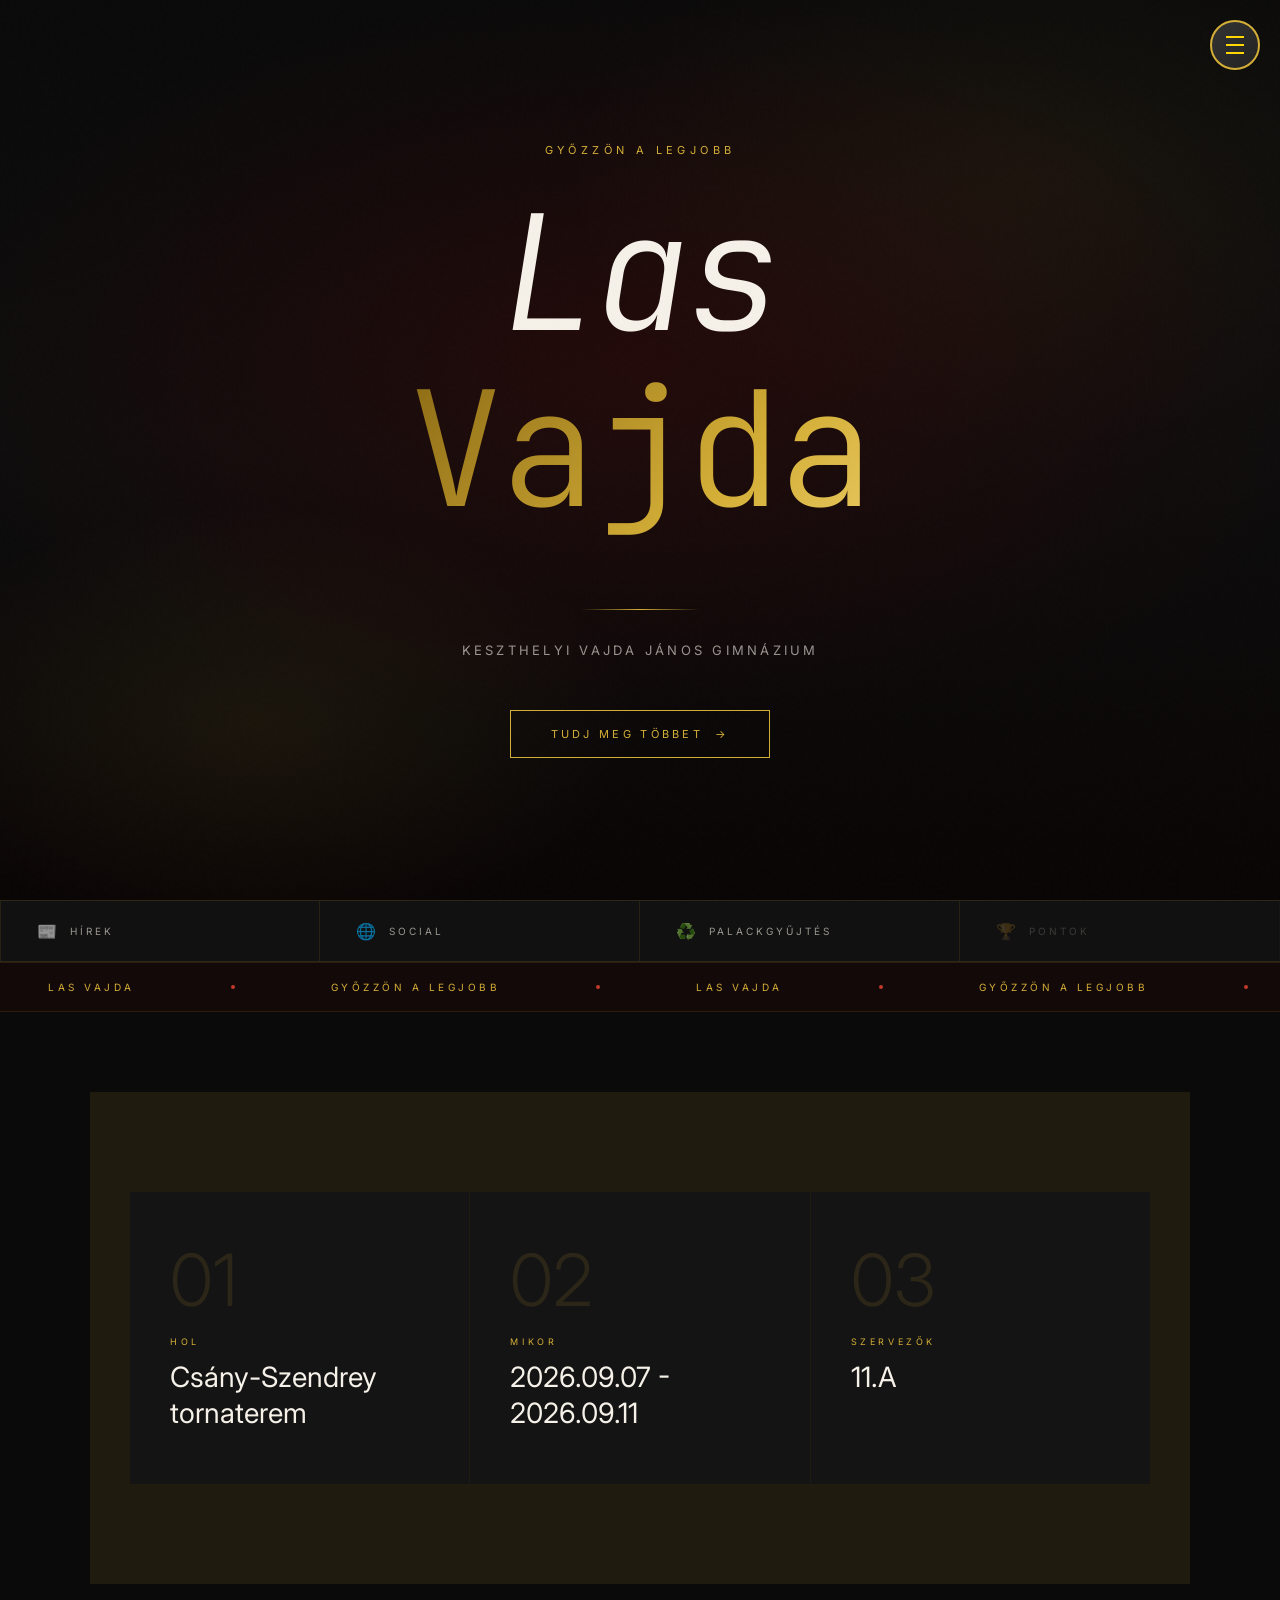
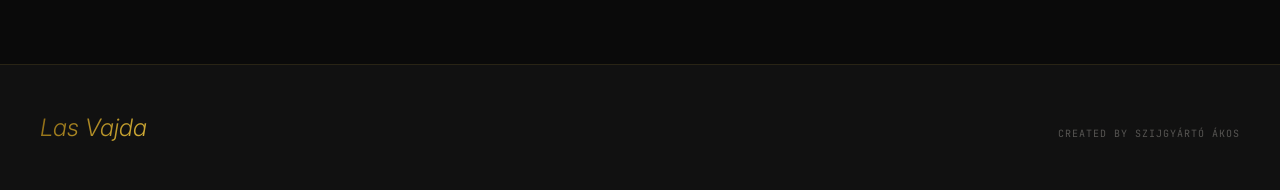
==== public/index.html @ 929f3b96 "Fixed menu and 404 bugs" ====
<!DOCTYPE html>
<html lang="hu">

<head>
    <meta charset="UTF-8">
    <meta name="viewport" content="width=device-width, initial-scale=1.0">
    <meta name="description" content="Keszthelyi Vajda János Gimnázium - Vajda-napok 2026">
    <meta property="og:title" content="Las Vajda">
    <meta property="og:description" content="Keszthelyi Vajda János Gimnázium - Vajda-napok 2026">
    <meta property="og:image" content="https://lasvajda.web.app/images/og-image.png">
    <meta property="og:image:width" content="1200">
    <meta property="og:image:height" content="630">
    <title>Las Vajda</title>

    <link rel="icon" type="image/png" href="/images/icons/favicon-96x96.png" sizes="96x96" />
    <link rel="icon" type="image/svg+xml" href="/images/icons/favicon.svg" />
    <link rel="shortcut icon" href="/images/icons/favicon.ico" />
    <link rel="apple-touch-icon" sizes="180x180" href="/images/icons/apple-touch-icon.png" />
    <meta name="apple-mobile-web-app-title" content="Las Vajda" />
    <link rel="manifest" href="/images/icons/site.webmanifest" />

    <link rel="preconnect" href="https://fonts.googleapis.com">
    <link rel="preconnect" href="https://fonts.gstatic.com" crossorigin>
    <link href="https://fonts.googleapis.com/css2?family=Inter:ital,opsz,wght@0,14..32,100..900;1,14..32,100..900&family=JetBrains+Mono:ital,wght@0,100..800;1,100..800&family=Podkova:wght@400..800&family=Texturina:ital,opsz,wght@0,12..72,100..900;1,12..72,100..900&display=swap" rel="stylesheet">
    <link rel="stylesheet" href="css/variables.css">
    <link rel="stylesheet" href="css/menu.css">
    <link rel="stylesheet" href="css/index.css">
</head>

<body>

    <input type="checkbox" id="active">
    <label for="active" class="menu-btn"><span></span></label>
    <label for="active" class="close"></label>
    <div class="wrapper">
        <div class="menu-bg"></div>
        <ul>
            <li><a href="/">Kezdőlap</a></li>
            <li><a href="pages/hirek.html">Hírek</a></li>
            <li><a href="pages/palackgyujtes.html">Palackgyűjtés</a></li>
            <li><a href="pages/pontok.html" class="disabled">Pontok</a></li>
        </ul>
    </div>

    <section class="hero">
        <div class="hero-bg"></div>

        <div class="hero-content">
            <p class="hero-eyebrow">Győzzön a legjobb</p>
            <h1 class="hero-title">
                <span class="las">Las</span>
                <span class="vajda">Vajda</span>
            </h1>
            <div class="hero-divider"></div>
            <p class="hero-subtitle">Keszthelyi Vajda János Gimnázium</p>
            <a href="#nav" class="hero-cta">
                <span>Tudj meg többet</span>
                <span>→</span>
            </a>
        </div>
    </section>

    <nav id="nav" class="nav-strip">
        <a href="pages/hirek.html">
            <span class="nav-icon">📰</span>
            <span>Hírek</span>
        </a>
        <a href="https://www.instagram.com/vajdanapok2026/">
            <span class="nav-icon">🌐</span>
            <span>Social</span>
        </a>
        <a href="pages/palackgyujtes.html">
            <span class="nav-icon">♻️</span>
            <span>Palackgyűjtés</span>
        </a>
        <a href="pages/pontok.html" class="disabled">
            <span class="nav-icon">🏆</span>
            <span>Pontok</span>
        </a>
    </nav>

    <div class="marquee-wrap">
        <div class="marquee-track">
            <div class="marquee-item">Las Vajda</div>
            <div class="marquee-dot"></div>
            <div class="marquee-item">Győzzön a legjobb</div>
            <div class="marquee-dot"></div>
            <div class="marquee-item">Las Vajda</div>
            <div class="marquee-dot"></div>
            <div class="marquee-item">Győzzön a legjobb</div>
            <div class="marquee-dot"></div>
            
            <!-- dupe for smoothness -->
            <div class="marquee-item">Las Vajda</div>
            <div class="marquee-dot"></div>
            <div class="marquee-item">Győzzön a legjobb</div>
            <div class="marquee-dot"></div>
            <div class="marquee-item">Las Vajda</div>
            <div class="marquee-dot"></div>
            <div class="marquee-item">Győzzön a legjobb</div>
            <div class="marquee-dot"></div>
        </div>
    </div>

    <!-- INFO CARDS -->
    <section style="background: var(--black); padding: 80px 40px;">
        <div class="info-section">
            <div class="info-card">
                <div class="info-number">01</div>
                <div class="info-label">Hol</div>
                <div class="info-value">Csány-Szendrey tornaterem</div>
            </div>
            <div class="info-card">
                <div class="info-number">02</div>
                <div class="info-label">Mikor</div>
                <div class="info-value">2026.09.07 - 2026.09.11</div>
            </div>
            <div class="info-card">
                <div class="info-number">03</div>
                <div class="info-label">Szervezők</div>
                <div class="info-value">11.A</div>
            </div>
        </div>
    </section>

    <footer>
        <div class="footer-logo">Las Vajda</div>
        <div style="font-family: 'JetBrains Mono', monospace; font-size: 10px; color: var(--white-dim); opacity: 0.5; margin-top: 12px; letter-spacing: 0.1em; text-transform: uppercase;">
            Created by Szijgyártó Ákos
        </div>
    </footer>

</body>
</html>
---- public/css/variables.css ----
:root {
    --gold: #d4af37;
    --gold-light: #f5d87a;
    --gold-dark: #8b6914;
    --crimson: #8b0000;
    --crimson-bright: #c0392b;
    --black: #0a0a0a;
    --black-mid: #111111;
    --black-card: #141414;
    --white: #f5f0e8;
    --white-dim: rgba(245, 240, 232, 0.6);
}
---- public/css/menu.css ----
.menu-bg {
    position: absolute;
    inset: 0;
    background:
        radial-gradient(ellipse 80% 60% at 50% 40%, rgba(139, 0, 0, 0.18) 0%, transparent 70%),
        radial-gradient(ellipse 50% 40% at 20% 80%, rgba(212, 175, 55, 0.08) 0%, transparent 60%),
        radial-gradient(ellipse 60% 50% at 80% 20%, rgba(212, 175, 55, 0.06) 0%, transparent 60%),
        linear-gradient(180deg, #0a0a0a 0%, #0d0d0d 50%, #0a0505 100%);
    animation: bgPulse 8s ease-in-out infinite alternate;
}

.wrapper {
    position: fixed;
    top: 0;
    right: -100%;
    height: 100%;
    width: 100%;
    background: var(--black);
    transition: right 0.6s ease-in-out;
    z-index: 999;
    pointer-events: none;
}

#active:checked~.wrapper {
    right: 0;
    pointer-events: auto;
}

.menu-btn {
    position: fixed;
    z-index: 1001;
    right: 20px;
    top: 20px;
    height: 50px;
    width: 50px;
    text-align: center;
    line-height: 50px;
    border-radius: 50%;
    font-size: 20px;
    cursor: pointer;
    background: linear-gradient(-45deg, #222, #333);
    border: 2px solid #d4af37;
    transition: all 0.3s ease-in-out;
}

.menu-btn span,
.menu-btn:before,
.menu-btn:after {
    content: "";
    position: absolute;
    top: calc(50% - 1px);
    left: 30%;
    width: 40%;
    border-bottom: 2px solid #ffd700;
    transition: transform .6s cubic-bezier(0.215, 0.61, 0.355, 1);
}

.menu-btn:before {
    transform: translateY(-8px);
}

.menu-btn:after {
    transform: translateY(8px);
}


.close {
    z-index: 1;
    width: 100%;
    height: 100%;
    pointer-events: none;
    transition: background .6s;
}

/* closing animation */
#active:checked+.menu-btn span {
    transform: scaleX(0);
}

#active:checked+.menu-btn:before {
    transform: rotate(45deg);
    border-color: #fff;
}

#active:checked+.menu-btn:after {
    transform: rotate(-45deg);
    border-color: #fff;
}

.wrapper ul {
    position: absolute;
    top: 65%;
    left: 40%;
    height: 90%;
    transform: translate(-50%, -50%);
    list-style: none;
    text-align: center;
}

.wrapper ul li {
    height: 10%;
    margin: 15px 0;
}

.wrapper ul li a {
    text-decoration: none;
    font-size: 30px;
    font-weight: 500;
    padding: 5px 30px;
    color: var(--white);
    border-radius: 50px;
    position: absolute;
    line-height: 50px;
    margin: 5px 30px;
    opacity: 0;
    transition: all 0.3s ease;
    transition: transform .6s cubic-bezier(0.215, 0.61, 0.355, 1);
}

.wrapper ul li a:after {
    position: absolute;
    content: "";
    background: #fff;
    box-shadow: 0 0 15px #ffd700, 0 0 30px #b22222;
    width: 100%;
    height: 100%;
    left: 0;
    top: 0;
    border-radius: 50px;
    transform: scaleY(0);
    z-index: -1;
    transition: transform 0.3s ease;
}

.wrapper ul li a:hover:after {
    transform: scaleY(1);
}

.wrapper ul li a:hover {
    color: #ffcc00;
}

input[type="checkbox"] {
    display: none;
}


#active:checked~.wrapper ul li a {
    opacity: 1;
}

.wrapper ul li a {
    transition: opacity 1.2s, transform 1.2s cubic-bezier(0.215, 0.61, 0.355, 1);
    transform: translateX(100px);
}

#active:checked~.wrapper ul li a {
    transform: none;
    transition-timing-function: ease, cubic-bezier(.1, 1.3, .3, 1);
    transition-delay: .6s;
    transform: translateX(-100px);
}

#active:checked ~ .wrapper ul li a.disabled {
    opacity: 0.2;
    transition: opacity 0.5s ease .6s, transform 1.2s cubic-bezier(.1, 1.3, .3, 1) .6s;
    pointer-events: none;
}
---- public/css/index.css ----
* {
    margin: 0;
    padding: 0;
    box-sizing: border-box;
}

html {
    scroll-behavior: smooth;
}

body {
    background: var(--black);
    color: var(--white);
    font-family: 'Inter', sans-serif;
    overflow-x: hidden;
    cursor: default;
}

/* ── NOISE OVERLAY ── */
body::before {
    content: '';
    position: fixed;
    inset: 0;
    background-image: url("data:image/svg+xml,%3Csvg viewBox='0 0 256 256' xmlns='http://www.w3.org/2000/svg'%3E%3Cfilter id='noise'%3E%3CfeTurbulence type='fractalNoise' baseFrequency='0.9' numOctaves='4' stitchTiles='stitch'/%3E%3C/filter%3E%3Crect width='100%25' height='100%25' filter='url(%23noise)' opacity='0.04'/%3E%3C/svg%3E");
    pointer-events: none;
    z-index: 9999;
    opacity: 0.35;
}

/* ── HERO ── */
.hero {
    position: relative;
    height: 100vh;
    min-height: 600px;
    display: flex;
    flex-direction: column;
    align-items: center;
    justify-content: center;
    overflow: hidden;
}

/* animated radial background */
.hero-bg {
    position: absolute;
    inset: 0;
    background:
        radial-gradient(ellipse 80% 60% at 50% 40%, rgba(139, 0, 0, 0.18) 0%, transparent 70%),
        radial-gradient(ellipse 50% 40% at 20% 80%, rgba(212, 175, 55, 0.08) 0%, transparent 60%),
        radial-gradient(ellipse 60% 50% at 80% 20%, rgba(212, 175, 55, 0.06) 0%, transparent 60%),
        linear-gradient(180deg, #0a0a0a 0%, #0d0d0d 50%, #0a0505 100%);
    animation: bgPulse 8s ease-in-out infinite alternate;
}

@keyframes bgPulse {
    0% {
        opacity: 1;
    }

    100% {
        opacity: 0.85;
    }
}

/* ── HERO CONTENT ── */
.hero-content {
    position: relative;
    z-index: 10;
    text-align: center;
    padding: 0 20px;
}

.hero-eyebrow {
    font-family: "Inter", sans-serif;
    font-size: 11px;
    letter-spacing: 0.4em;
    color: var(--gold);
    text-transform: uppercase;
    opacity: 0;
    animation: fadeUp 1s ease forwards 0.3s;
    margin-bottom: 28px;
}

.hero-title {
    font-family: "JetBrains Mono", sans-serif;
    font-size: clamp(72px, 14vw, 160px);
    font-weight: 300;
    line-height: 1.1;
    letter-spacing: -0.02em;
    opacity: 0;
    animation: fadeUp 1.2s ease forwards 0.6s;
    padding-bottom: 0.15em;
    margin-bottom: 0;
}

.hero-title .las {
    display: block;
    color: var(--white);
    font-style: italic;
}

.hero-title .vajda {
    display: block;
    background: linear-gradient(135deg, var(--gold-dark) 0%, var(--gold) 40%, var(--gold-light) 70%, var(--gold) 100%);
    -webkit-background-clip: text;
    -webkit-text-fill-color: transparent;
    background-clip: text;
    animation: shimmer 4s ease-in-out infinite 2s;
    background-size: 200% 100%;
}

@keyframes shimmer {

    0%,
    100% {
        background-position: 0% 50%;
    }

    50% {
        background-position: 100% 50%;
    }
}

.hero-divider {
    width: 120px;
    height: 1px;
    background: linear-gradient(90deg, transparent, var(--gold), transparent);
    margin: 48px auto 32px auto;
    opacity: 0;
    animation: fadeUp 1s ease forwards 1s;
}

.hero-subtitle {
    font-family: "Inter", sans-serif;
    font-size: clamp(11px, 1.5vw, 13px);
    letter-spacing: 0.25em;
    color: var(--white-dim);
    text-transform: uppercase;
    opacity: 0;
    animation: fadeUp 1s ease forwards 1.2s;
    margin-bottom: 52px;
}

.hero-cta {
    display: inline-flex;
    align-items: center;
    gap: 12px;
    padding: 16px 40px;
    border: 1px solid var(--gold);
    color: var(--gold);
    font-family: "Inter", sans-serif;
    font-size: 11px;
    letter-spacing: 0.3em;
    text-transform: uppercase;
    text-decoration: none;
    position: relative;
    overflow: hidden;
    transition: color 0.4s ease;
    opacity: 0;
    animation: fadeUp 1s ease forwards 1.5s;
}

.hero-cta::before {
    content: '';
    position: absolute;
    inset: 0;
    background: var(--gold);
    transform: scaleX(0);
    transform-origin: left;
    transition: transform 0.4s ease;
}

.hero-cta:hover::before {
    transform: scaleX(1);
}

.hero-cta:hover {
    color: var(--black);
}

.hero-cta span {
    position: relative;
    z-index: 1;
}

@keyframes fadeUp {
    from {
        opacity: 0;
        transform: translateY(20px);
    }

    to {
        opacity: 1;
        transform: translateY(0);
    }
}

/* ── NAV SECTIONS ── */
.nav-strip {
    background: var(--black-mid);
    border-top: 1px solid rgba(212, 175, 55, 0.15);
    border-bottom: 1px solid rgba(212, 175, 55, 0.15);
    padding: 0;
    display: flex;
    justify-content: center;
    flex-wrap: wrap; 
    overflow: hidden;
}

.nav-strip a {
    display: flex;
    align-items: center;
    justify-content: flex-start;
    gap: 10px;
    padding: 20px 36px;
    color: var(--white-dim);
    text-decoration: none;
    font-size: 10px;
    letter-spacing: 0.3em;
    text-transform: uppercase;
    border-right: 1px solid rgba(212, 175, 55, 0.1);
    transition: all 0.3s ease;
    position: relative;
    flex: 1 0 21%; 
    box-sizing: border-box;
}

.nav-strip a:first-child {
    border-left: 1px solid rgba(212, 175, 55, 0.1);
}

.nav-strip a::after {
    content: '';
    position: absolute;
    bottom: 0;
    left: 0;
    right: 0;
    height: 2px;
    background: var(--gold);
    transform: scaleX(0);
    transition: transform 0.3s ease;
}

.nav-strip a:hover {
    color: var(--gold);
    background: rgba(212, 175, 55, 0.04);
}

.nav-strip a:hover::after {
    transform: scaleX(1);
}

.nav-strip a.disabled {
    opacity: 0.3;
    pointer-events: none;
}

.nav-icon {
    font-size: 16px;
}

@media (max-width: 860px) {
    .nav-strip a {
        flex: 0 0 50%; 
        padding: 16px 24px;
    }

    .nav-strip a:nth-child(even) {
        border-right: none;
    }
    .nav-strip a:nth-child(3),
    .nav-strip a:nth-child(4) {
        border-top: 1px solid rgba(212, 175, 55, 0.1);
    }
    .nav-strip a:first-child {
        border-left: none;
    }
}

/* ── INFO SECTION ── */
.info-section {
    padding: 100px 40px;
    max-width: 1100px;
    margin: 0 auto;
    display: grid;
    grid-template-columns: 1fr 1fr 1fr;
    gap: 1px;
    background: rgba(212, 175, 55, 0.1);
}

.info-card {
    background: var(--black-card);
    padding: 52px 40px;
    position: relative;
    overflow: hidden;
    transition: background 0.4s ease;
}

.info-card::before {
    content: '';
    position: absolute;
    top: 0;
    left: 0;
    right: 0;
    height: 2px;
    background: linear-gradient(90deg, transparent, var(--gold), transparent);
    transform: scaleX(0);
    transition: transform 0.5s ease;
}

.info-card:hover {
    background: #181010;
}

.info-card:hover::before {
    transform: scaleX(1);
}

.info-number {
    font-family: 'Inter', sans-serif;
    font-size: 72px;
    font-weight: 300;
    color: rgba(212, 175, 55, 0.12);
    line-height: 1;
    margin-bottom: 20px;
    transition: color 0.4s ease;
}

.info-card:hover .info-number {
    color: rgba(212, 175, 55, 0.25);
}

.info-label {
    font-size: 9px;
    letter-spacing: 0.4em;
    color: var(--gold);
    text-transform: uppercase;
    margin-bottom: 12px;
}

.info-value {
    font-family: 'Inter', sans-serif;
    font-size: 28px;
    font-weight: 400;
    color: var(--white);
    line-height: 1.3;
}

/* ── MARQUEE ── */
.marquee-wrap {
    overflow: hidden;
    border-top: 1px solid rgba(212, 175, 55, 0.12);
    border-bottom: 1px solid rgba(212, 175, 55, 0.12);
    padding: 18px 0;
    background: rgba(139, 0, 0, 0.08);
}

.marquee-track {
    display: flex;
    align-items: center;
    gap: 48px;
    animation: marquee 25s linear infinite;
    width: max-content;
}

.marquee-item {
    display: flex;
    align-items: center;
    gap: 32px;
    padding: 0 48px;
    font-size: 10px;
    letter-spacing: 0.35em;
    color: var(--gold);
    text-transform: uppercase;
    white-space: nowrap;
}

.marquee-dot {
    width: 4px;
    height: 4px;
    border-radius: 50%;
    background: var(--crimson-bright);
}

@keyframes marquee {
    from {
        transform: translateX(0);
    }

    to {
        transform: translateX(-50%);
    }
}

/* ── FOOTER ── */
footer {
    border-top: 1px solid rgba(212, 175, 55, 0.12);
    padding: 48px 40px;
    display: flex;
    align-items: center;
    justify-content: space-between;
    background: var(--black-mid);
}

.footer-logo {
    font-family: 'Inter', sans-serif;
    font-size: 24px;
    font-weight: 300;
    font-style: italic;
    background: linear-gradient(135deg, var(--gold-dark), var(--gold));
    -webkit-background-clip: text;
    -webkit-text-fill-color: transparent;
    background-clip: text;
}

.footer-copy {
    font-size: 9px;
    letter-spacing: 0.3em;
    color: rgba(245, 240, 232, 0.25);
    text-transform: uppercase;
}

/* ── MOBILE ── */
@media (max-width: 768px) {
    .info-section {
        grid-template-columns: 1fr;
        padding: 60px 20px;
    }

    .features {
        padding: 60px 20px;
    }

    .features-grid {
        grid-template-columns: 1fr;
    }

    .nav-strip {
        flex-wrap: wrap;
    }

    .nav-strip a {
        flex: 1 1 45%;
        border: none;
        border-bottom: 1px solid rgba(212, 175, 55, 0.1);
    }

    footer {
        flex-direction: column;
        gap: 20px;
        text-align: center;
    }

    .statement {
        padding: 80px 24px;
    }
}
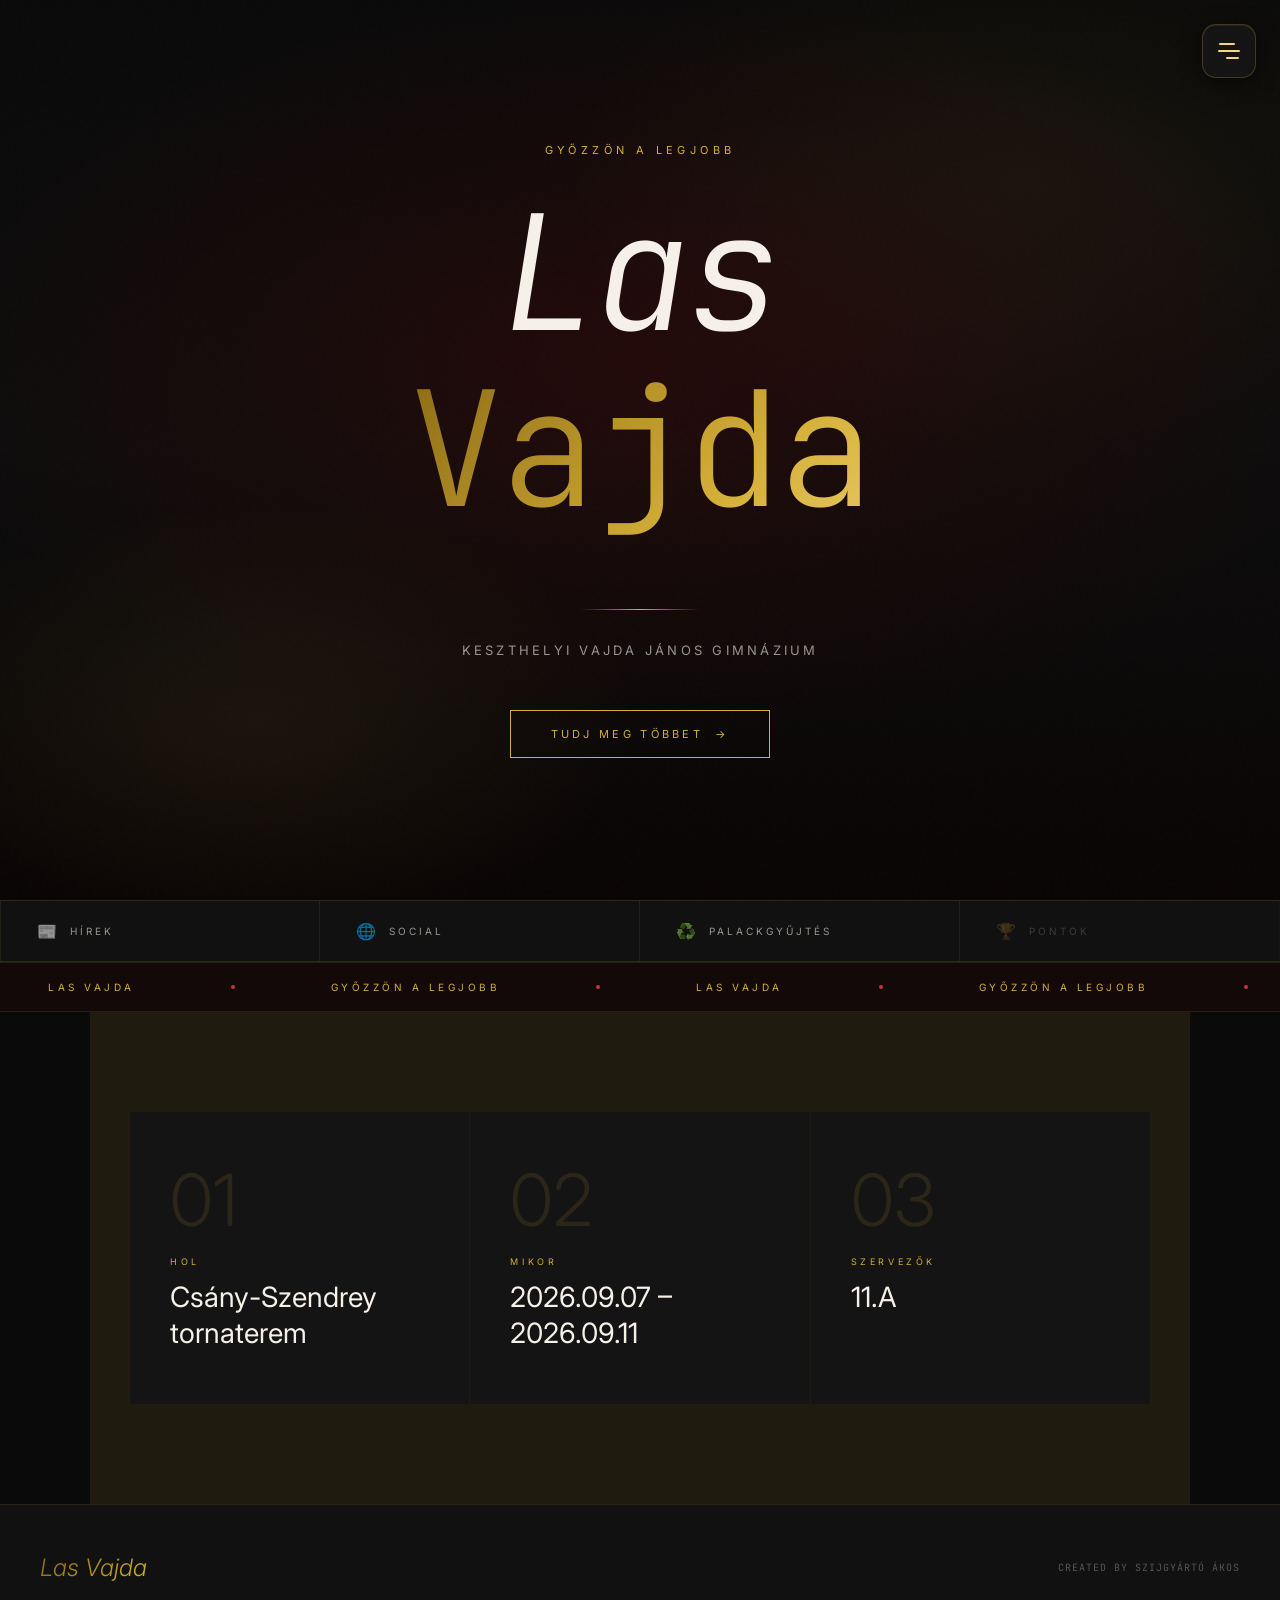
==== commit f04a59a2: "Fixed menu and cleaned up code" ====
--- a/public/index.html
+++ b/public/index.html
@@ -1,32 +1,30 @@
 <!DOCTYPE html>
 <html lang="hu">
-
 <head>
     <meta charset="UTF-8">
     <meta name="viewport" content="width=device-width, initial-scale=1.0">
     <meta name="description" content="Keszthelyi Vajda János Gimnázium - Vajda-napok 2026">
-    <meta property="og:title" content="Las Vajda">
+    <meta property="og:title"       content="Las Vajda">
     <meta property="og:description" content="Keszthelyi Vajda János Gimnázium - Vajda-napok 2026">
-    <meta property="og:image" content="https://lasvajda.web.app/images/og-image.png">
-    <meta property="og:image:width" content="1200">
+    <meta property="og:image"       content="https://lasvajda.web.app/images/og-image.png">
+    <meta property="og:image:width"  content="1200">
     <meta property="og:image:height" content="630">
     <title>Las Vajda</title>
 
-    <link rel="icon" type="image/png" href="/images/icons/favicon-96x96.png" sizes="96x96" />
-    <link rel="icon" type="image/svg+xml" href="/images/icons/favicon.svg" />
-    <link rel="shortcut icon" href="/images/icons/favicon.ico" />
-    <link rel="apple-touch-icon" sizes="180x180" href="/images/icons/apple-touch-icon.png" />
-    <meta name="apple-mobile-web-app-title" content="Las Vajda" />
-    <link rel="manifest" href="/images/icons/site.webmanifest" />
+    <link rel="icon" type="image/png"  href="/images/icons/favicon-96x96.png" sizes="96x96">
+    <link rel="icon" type="image/svg+xml" href="/images/icons/favicon.svg">
+    <link rel="shortcut icon"          href="/images/icons/favicon.ico">
+    <link rel="apple-touch-icon" sizes="180x180" href="/images/icons/apple-touch-icon.png">
+    <meta name="apple-mobile-web-app-title" content="Las Vajda">
+    <link rel="manifest" href="/images/icons/site.webmanifest">
 
     <link rel="preconnect" href="https://fonts.googleapis.com">
     <link rel="preconnect" href="https://fonts.gstatic.com" crossorigin>
-    <link href="https://fonts.googleapis.com/css2?family=Inter:ital,opsz,wght@0,14..32,100..900;1,14..32,100..900&family=JetBrains+Mono:ital,wght@0,100..800;1,100..800&family=Podkova:wght@400..800&family=Texturina:ital,opsz,wght@0,12..72,100..900;1,12..72,100..900&display=swap" rel="stylesheet">
+    <link href="https://fonts.googleapis.com/css2?family=Inter:ital,opsz,wght@0,14..32,100..900;1,14..32,100..900&family=JetBrains+Mono:ital,wght@0,100..800;1,100..800&display=swap" rel="stylesheet">
     <link rel="stylesheet" href="css/variables.css">
     <link rel="stylesheet" href="css/menu.css">
     <link rel="stylesheet" href="css/index.css">
 </head>
-
 <body>
 
     <input type="checkbox" id="active">
@@ -44,7 +42,6 @@
 
     <section class="hero">
         <div class="hero-bg"></div>
-
         <div class="hero-content">
             <p class="hero-eyebrow">Győzzön a legjobb</p>
             <h1 class="hero-title">
@@ -80,7 +77,7 @@
     </nav>
 
     <div class="marquee-wrap">
-        <div class="marquee-track">
+        <div class="marquee-track" aria-hidden="true">
             <div class="marquee-item">Las Vajda</div>
             <div class="marquee-dot"></div>
             <div class="marquee-item">Győzzön a legjobb</div>
@@ -89,8 +86,7 @@
             <div class="marquee-dot"></div>
             <div class="marquee-item">Győzzön a legjobb</div>
             <div class="marquee-dot"></div>
-            
-            <!-- dupe for smoothness -->
+
             <div class="marquee-item">Las Vajda</div>
             <div class="marquee-dot"></div>
             <div class="marquee-item">Győzzön a legjobb</div>
@@ -102,8 +98,7 @@
         </div>
     </div>
 
-    <!-- INFO CARDS -->
-    <section style="background: var(--black); padding: 80px 40px;">
+    <section class="info-section-wrap">
         <div class="info-section">
             <div class="info-card">
                 <div class="info-number">01</div>
@@ -113,7 +108,7 @@
             <div class="info-card">
                 <div class="info-number">02</div>
                 <div class="info-label">Mikor</div>
-                <div class="info-value">2026.09.07 - 2026.09.11</div>
+                <div class="info-value">2026.09.07 – 2026.09.11</div>
             </div>
             <div class="info-card">
                 <div class="info-number">03</div>
@@ -125,10 +120,8 @@
 
     <footer>
         <div class="footer-logo">Las Vajda</div>
-        <div style="font-family: 'JetBrains Mono', monospace; font-size: 10px; color: var(--white-dim); opacity: 0.5; margin-top: 12px; letter-spacing: 0.1em; text-transform: uppercase;">
-            Created by Szijgyártó Ákos
-        </div>
+        <div class="footer-credit">Created by Szijgyártó Ákos</div>
     </footer>
 
 </body>
-</html>+</html>
--- a/public/css/variables.css
+++ b/public/css/variables.css
@@ -1,12 +1,12 @@
 :root {
-    --gold: #d4af37;
-    --gold-light: #f5d87a;
-    --gold-dark: #8b6914;
-    --crimson: #8b0000;
+    --gold:         #d4af37;
+    --gold-light:   #f5d87a;
+    --gold-dark:    #8b6914;
+    --crimson:      #8b0000;
     --crimson-bright: #c0392b;
-    --black: #0a0a0a;
-    --black-mid: #111111;
-    --black-card: #141414;
-    --white: #f5f0e8;
-    --white-dim: rgba(245, 240, 232, 0.6);
+    --black:        #0a0a0a;
+    --black-mid:    #111111;
+    --black-card:   #141414;
+    --white:        #f5f0e8;
+    --white-dim:    rgba(245, 240, 232, 0.6);
 }
--- a/public/css/menu.css
+++ b/public/css/menu.css
@@ -1,14 +1,3 @@
-.menu-bg {
-    position: absolute;
-    inset: 0;
-    background:
-        radial-gradient(ellipse 80% 60% at 50% 40%, rgba(139, 0, 0, 0.18) 0%, transparent 70%),
-        radial-gradient(ellipse 50% 40% at 20% 80%, rgba(212, 175, 55, 0.08) 0%, transparent 60%),
-        radial-gradient(ellipse 60% 50% at 80% 20%, rgba(212, 175, 55, 0.06) 0%, transparent 60%),
-        linear-gradient(180deg, #0a0a0a 0%, #0d0d0d 50%, #0a0505 100%);
-    animation: bgPulse 8s ease-in-out infinite alternate;
-}
-
 .wrapper {
     position: fixed;
     top: 0;
@@ -21,7 +10,25 @@
     pointer-events: none;
 }
 
-#active:checked~.wrapper {
+.menu-bg {
+    position: absolute;
+    inset: 0;
+    background:
+        radial-gradient(ellipse 80% 60% at 50% 40%, rgba(139, 0, 0, 0.18) 0%, transparent 70%),
+        radial-gradient(ellipse 50% 40% at 20% 80%, rgba(212, 175, 55, 0.08) 0%, transparent 60%),
+        radial-gradient(ellipse 60% 50% at 80% 20%, rgba(212, 175, 55, 0.06) 0%, transparent 60%),
+        linear-gradient(180deg, #0a0a0a 0%, #0d0d0d 50%, #0a0505 100%);
+    animation: bgPulse 8s ease-in-out infinite alternate;
+}
+
+@keyframes bgPulse {
+    from { opacity: 1; }
+    to   { opacity: 0.85; }
+}
+
+input[type="checkbox"] { display: none; }
+
+#active:checked ~ .wrapper {
     right: 0;
     pointer-events: auto;
 }
@@ -29,140 +36,184 @@
 .menu-btn {
     position: fixed;
     z-index: 1001;
-    right: 20px;
-    top: 20px;
-    height: 50px;
-    width: 50px;
-    text-align: center;
-    line-height: 50px;
-    border-radius: 50%;
-    font-size: 20px;
+    right: 24px;
+    top: 24px;
+    height: 54px;
+    width: 54px;
+    border-radius: 14px;
+    background: var(--black-card);
+    border: 1px solid rgba(212, 175, 55, 0.25);
     cursor: pointer;
-    background: linear-gradient(-45deg, #222, #333);
-    border: 2px solid #d4af37;
-    transition: all 0.3s ease-in-out;
+    display: flex;
+    flex-direction: column;
+    justify-content: center;
+    align-items: center;
+    gap: 5px;
+    box-shadow: 0 4px 20px rgba(0, 0, 0, 0.6), 
+                inset 0 1px 0px rgba(255, 255, 255, 0.05);
+    transition: 
+        border-color 0.4s cubic-bezier(0.16, 1, 0.3, 1),
+        box-shadow 0.4s cubic-bezier(0.16, 1, 0.3, 1),
+        transform 0.4s cubic-bezier(0.16, 1, 0.3, 1);
 }
 
 .menu-btn span,
-.menu-btn:before,
-.menu-btn:after {
+.menu-btn::before,
+.menu-btn::after {
     content: "";
-    position: absolute;
-    top: calc(50% - 1px);
-    left: 30%;
-    width: 40%;
-    border-bottom: 2px solid #ffd700;
-    transition: transform .6s cubic-bezier(0.215, 0.61, 0.355, 1);
-}
-
-.menu-btn:before {
-    transform: translateY(-8px);
-}
-
-.menu-btn:after {
-    transform: translateY(8px);
-}
-
-
-.close {
-    z-index: 1;
-    width: 100%;
-    height: 100%;
-    pointer-events: none;
-    transition: background .6s;
-}
-
-/* closing animation */
-#active:checked+.menu-btn span {
+    width: 22px;
+    height: 2px;
+    background: var(--gold-light);
+    border-radius: 2px;
+    transition: 
+        transform 0.5s cubic-bezier(0.16, 1, 0.3, 1),
+        width 0.4s cubic-bezier(0.16, 1, 0.3, 1),
+        background-color 0.4s ease;
+}
+
+.menu-btn::before { width: 16px; align-self: flex-start; margin-left: 16px; }
+.menu-btn::after  { width: 13px; align-self: flex-end; margin-right: 16px; }
+
+.menu-btn:hover {
+    transform: translateY(-2px);
+    border-color: var(--gold);
+    box-shadow: 0 0 20px rgba(214, 175, 55, 0.15), 
+                0 0 30px rgba(139, 0, 0, 0.25), 
+                0 6px 24px rgba(0, 0, 0, 0.7);
+}
+
+.menu-btn:hover span,
+.menu-btn:hover::before,
+.menu-btn:hover::after {
+    background: var(--white);
+    width: 22px;
+}
+
+#active:checked + .menu-btn {
+    border-color: rgba(245, 240, 232, 0.2);
+    box-shadow: 0 4px 20px rgba(0, 0, 0, 0.4);
+}
+
+#active:checked + .menu-btn span {
     transform: scaleX(0);
-}
-
-#active:checked+.menu-btn:before {
-    transform: rotate(45deg);
-    border-color: #fff;
-}
-
-#active:checked+.menu-btn:after {
-    transform: rotate(-45deg);
-    border-color: #fff;
+    opacity: 0;
+}
+
+#active:checked + .menu-btn::before {
+    width: 22px;
+    align-self: center;
+    margin-left: 0;
+    transform: translateY(7px) rotate(45deg);
+    background-color: var(--white);
+}
+
+#active:checked + .menu-btn::after {
+    width: 22px;
+    align-self: center;
+    margin-right: 0;
+    transform: translateY(-7px) rotate(-45deg);
+    background-color: var(--white);
 }
 
 .wrapper ul {
     position: absolute;
-    top: 65%;
-    left: 40%;
-    height: 90%;
+    top: 50%;
+    left: 50%;
     transform: translate(-50%, -50%);
     list-style: none;
     text-align: center;
+    width: 100%;
+    max-width: 500px;
+    display: flex;
+    flex-direction: column;
+    gap: 35px;
 }
 
 .wrapper ul li {
-    height: 10%;
-    margin: 15px 0;
-}
+    width: 100%;
+    display: flex;
+    justify-content: center;
+}
+
+.wrapper ul li:nth-child(1) a { transform: translateX(60px); }
+.wrapper ul li:nth-child(2) a { transform: translateX(140px); }
+.wrapper ul li:nth-child(3) a { transform: translateX(220px); }
+.wrapper ul li:nth-child(4) a { transform: translateX(300px); }
 
 .wrapper ul li a {
     text-decoration: none;
-    font-size: 30px;
-    font-weight: 500;
-    padding: 5px 30px;
-    color: var(--white);
+    font-family: 'JetBrains Mono', 'Inter', sans-serif;
+    font-size: 32px;
+    font-weight: 400;
+    text-transform: uppercase;
+    padding: 14px 44px;
+    color: var(--white-dim);
     border-radius: 50px;
+    display: inline-block;
+    position: relative;
+    line-height: 1.2;
+    letter-spacing: 0px;
+    opacity: 0;
+    transform: translateX(100px);
+    transition:
+        opacity 1.2s,
+        transform 1.2s cubic-bezier(0.215, 0.61, 0.355, 1),
+        color 0.4s cubic-bezier(0.16, 1, 0.3, 1),
+        letter-spacing 0.4s cubic-bezier(0.16, 1, 0.3, 1);
+}
+
+.wrapper ul li a::after {
+    content: "";
     position: absolute;
-    line-height: 50px;
-    margin: 5px 30px;
+    inset: 0;
+    background: linear-gradient(90deg, rgba(139, 0, 0, 0.85) 0%, rgba(20, 20, 20, 0.95) 50%, rgba(139, 0, 0, 0.85) 100%);
+    border: 1px solid rgba(212, 175, 55, 0.3);
+    box-shadow: 
+        0 0 20px rgba(212, 175, 55, 0.2), 
+        0 0 40px rgba(139, 0, 0, 0.4),
+        inset 0 1px 0px rgba(255, 255, 255, 0.1);
+    border-radius: 50px;
+    transform: scale(0.85);
     opacity: 0;
-    transition: all 0.3s ease;
-    transition: transform .6s cubic-bezier(0.215, 0.61, 0.355, 1);
-}
-
-.wrapper ul li a:after {
-    position: absolute;
-    content: "";
-    background: #fff;
-    box-shadow: 0 0 15px #ffd700, 0 0 30px #b22222;
-    width: 100%;
-    height: 100%;
-    left: 0;
-    top: 0;
-    border-radius: 50px;
-    transform: scaleY(0);
     z-index: -1;
-    transition: transform 0.3s ease;
-}
-
-.wrapper ul li a:hover:after {
-    transform: scaleY(1);
-}
-
-.wrapper ul li a:hover {
-    color: #ffcc00;
-}
-
-input[type="checkbox"] {
-    display: none;
-}
-
-
-#active:checked~.wrapper ul li a {
+    transition: 
+        transform 0.4s cubic-bezier(0.16, 1, 0.3, 1),
+        opacity 0.4s cubic-bezier(0.16, 1, 0.3, 1);
+}
+
+.wrapper ul li a:hover { 
+    color: var(--gold-light); 
+    letter-spacing: 1px;
+}
+
+.wrapper ul li a:hover::after { 
+    transform: scale(1);
     opacity: 1;
-}
-
-.wrapper ul li a {
-    transition: opacity 1.2s, transform 1.2s cubic-bezier(0.215, 0.61, 0.355, 1);
-    transform: translateX(100px);
-}
-
-#active:checked~.wrapper ul li a {
-    transform: none;
-    transition-timing-function: ease, cubic-bezier(.1, 1.3, .3, 1);
-    transition-delay: .6s;
-    transform: translateX(-100px);
-}
+    border-color: var(--gold);
+}
+
+.wrapper ul li a.active-page {
+    color: var(--gold-light);
+}
+
+.wrapper ul li a.active-page::after {
+    transform: scale(1);
+    opacity: 0.6;
+    border-color: rgba(212, 175, 55, 0.5);
+}
+
+#active:checked ~ .wrapper ul li a {
+    opacity: 1;
+    transform: translateX(0);
+    transition-timing-function: ease, cubic-bezier(0.1, 1.3, 0.3, 1);
+}
+
+#active:checked ~ .wrapper ul li:nth-child(1) a { transition-delay: 0.1s, 0.1s, 0s, 0s; }
+#active:checked ~ .wrapper ul li:nth-child(2) a { transition-delay: 0.18s, 0.18s, 0s, 0s; }
+#active:checked ~ .wrapper ul li:nth-child(3) a { transition-delay: 0.26s, 0.26s, 0s, 0s; }
+#active:checked ~ .wrapper ul li:nth-child(4) a { transition-delay: 0.34s, 0.34s, 0s, 0s; }
 
 #active:checked ~ .wrapper ul li a.disabled {
     opacity: 0.2;
-    transition: opacity 0.5s ease .6s, transform 1.2s cubic-bezier(.1, 1.3, .3, 1) .6s;
     pointer-events: none;
 }
--- a/public/css/index.css
+++ b/public/css/index.css
@@ -1,12 +1,10 @@
-* {
+*, *::before, *::after {
     margin: 0;
     padding: 0;
     box-sizing: border-box;
 }
 
-html {
-    scroll-behavior: smooth;
-}
+html { scroll-behavior: smooth; }
 
 body {
     background: var(--black);
@@ -16,7 +14,6 @@
     cursor: default;
 }
 
-/* ── NOISE OVERLAY ── */
 body::before {
     content: '';
     position: fixed;
@@ -27,7 +24,26 @@
     opacity: 0.35;
 }
 
-/* ── HERO ── */
+@keyframes fadeUp {
+    from { opacity: 0; transform: translateY(20px); }
+    to   { opacity: 1; transform: translateY(0); }
+}
+
+@keyframes bgPulse {
+    from { opacity: 1; }
+    to   { opacity: 0.85; }
+}
+
+@keyframes shimmer {
+    0%, 100% { background-position: 0% 50%; }
+    50%       { background-position: 100% 50%; }
+}
+
+@keyframes marquee {
+    from { transform: translateX(0); }
+    to   { transform: translateX(-50%); }
+}
+
 .hero {
     position: relative;
     height: 100vh;
@@ -39,7 +55,6 @@
     overflow: hidden;
 }
 
-/* animated radial background */
 .hero-bg {
     position: absolute;
     inset: 0;
@@ -51,17 +66,6 @@
     animation: bgPulse 8s ease-in-out infinite alternate;
 }
 
-@keyframes bgPulse {
-    0% {
-        opacity: 1;
-    }
-
-    100% {
-        opacity: 0.85;
-    }
-}
-
-/* ── HERO CONTENT ── */
 .hero-content {
     position: relative;
     z-index: 10;
@@ -89,7 +93,6 @@
     opacity: 0;
     animation: fadeUp 1.2s ease forwards 0.6s;
     padding-bottom: 0.15em;
-    margin-bottom: 0;
 }
 
 .hero-title .las {
@@ -101,36 +104,23 @@
 .hero-title .vajda {
     display: block;
     background: linear-gradient(135deg, var(--gold-dark) 0%, var(--gold) 40%, var(--gold-light) 70%, var(--gold) 100%);
+    background-size: 200% 100%;
     -webkit-background-clip: text;
     -webkit-text-fill-color: transparent;
     background-clip: text;
     animation: shimmer 4s ease-in-out infinite 2s;
-    background-size: 200% 100%;
-}
-
-@keyframes shimmer {
-
-    0%,
-    100% {
-        background-position: 0% 50%;
-    }
-
-    50% {
-        background-position: 100% 50%;
-    }
 }
 
 .hero-divider {
     width: 120px;
     height: 1px;
     background: linear-gradient(90deg, transparent, var(--gold), transparent);
-    margin: 48px auto 32px auto;
+    margin: 48px auto 32px;
     opacity: 0;
     animation: fadeUp 1s ease forwards 1s;
 }
 
 .hero-subtitle {
-    font-family: "Inter", sans-serif;
     font-size: clamp(11px, 1.5vw, 13px);
     letter-spacing: 0.25em;
     color: var(--white-dim);
@@ -147,7 +137,6 @@
     padding: 16px 40px;
     border: 1px solid var(--gold);
     color: var(--gold);
-    font-family: "Inter", sans-serif;
     font-size: 11px;
     letter-spacing: 0.3em;
     text-transform: uppercase;
@@ -169,47 +158,26 @@
     transition: transform 0.4s ease;
 }
 
-.hero-cta:hover::before {
-    transform: scaleX(1);
-}
-
-.hero-cta:hover {
-    color: var(--black);
-}
+.hero-cta:hover::before { transform: scaleX(1); }
+.hero-cta:hover         { color: var(--black); }
 
 .hero-cta span {
     position: relative;
     z-index: 1;
 }
 
-@keyframes fadeUp {
-    from {
-        opacity: 0;
-        transform: translateY(20px);
-    }
-
-    to {
-        opacity: 1;
-        transform: translateY(0);
-    }
-}
-
-/* ── NAV SECTIONS ── */
 .nav-strip {
     background: var(--black-mid);
     border-top: 1px solid rgba(212, 175, 55, 0.15);
     border-bottom: 1px solid rgba(212, 175, 55, 0.15);
-    padding: 0;
     display: flex;
     justify-content: center;
-    flex-wrap: wrap; 
-    overflow: hidden;
+    flex-wrap: wrap;
 }
 
 .nav-strip a {
     display: flex;
     align-items: center;
-    justify-content: flex-start;
     gap: 10px;
     padding: 20px 36px;
     color: var(--white-dim);
@@ -218,71 +186,68 @@
     letter-spacing: 0.3em;
     text-transform: uppercase;
     border-right: 1px solid rgba(212, 175, 55, 0.1);
-    transition: all 0.3s ease;
-    position: relative;
-    flex: 1 0 21%; 
-    box-sizing: border-box;
-}
-
-.nav-strip a:first-child {
-    border-left: 1px solid rgba(212, 175, 55, 0.1);
-}
+    transition: color 0.3s ease, background 0.3s ease;
+    position: relative;
+    flex: 1 0 21%;
+}
+
+.nav-strip a:first-child { border-left: 1px solid rgba(212, 175, 55, 0.1); }
 
 .nav-strip a::after {
     content: '';
     position: absolute;
-    bottom: 0;
-    left: 0;
-    right: 0;
+    bottom: 0; left: 0; right: 0;
     height: 2px;
     background: var(--gold);
     transform: scaleX(0);
     transition: transform 0.3s ease;
 }
 
-.nav-strip a:hover {
+.nav-strip a:hover             { color: var(--gold); background: rgba(212, 175, 55, 0.04); }
+.nav-strip a:hover::after      { transform: scaleX(1); }
+.nav-strip a.disabled          { opacity: 0.3; pointer-events: none; }
+
+.nav-icon { font-size: 16px; }
+
+.marquee-wrap {
+    overflow: hidden;
+    border-top: 1px solid rgba(212, 175, 55, 0.12);
+    border-bottom: 1px solid rgba(212, 175, 55, 0.12);
+    padding: 18px 0;
+    background: rgba(139, 0, 0, 0.08);
+}
+
+.marquee-track {
+    display: flex;
+    align-items: center;
+    gap: 48px;
+    width: max-content;
+    animation: marquee 25s linear infinite;
+}
+
+.marquee-item {
+    padding: 0 48px;
+    font-size: 10px;
+    letter-spacing: 0.35em;
     color: var(--gold);
-    background: rgba(212, 175, 55, 0.04);
-}
-
-.nav-strip a:hover::after {
-    transform: scaleX(1);
-}
-
-.nav-strip a.disabled {
-    opacity: 0.3;
-    pointer-events: none;
-}
-
-.nav-icon {
-    font-size: 16px;
-}
-
-@media (max-width: 860px) {
-    .nav-strip a {
-        flex: 0 0 50%; 
-        padding: 16px 24px;
-    }
-
-    .nav-strip a:nth-child(even) {
-        border-right: none;
-    }
-    .nav-strip a:nth-child(3),
-    .nav-strip a:nth-child(4) {
-        border-top: 1px solid rgba(212, 175, 55, 0.1);
-    }
-    .nav-strip a:first-child {
-        border-left: none;
-    }
-}
-
-/* ── INFO SECTION ── */
+    text-transform: uppercase;
+    white-space: nowrap;
+}
+
+.marquee-dot {
+    width: 4px;
+    height: 4px;
+    border-radius: 50%;
+    background: var(--crimson-bright);
+    flex-shrink: 0;
+}
+
 .info-section {
     padding: 100px 40px;
     max-width: 1100px;
     margin: 0 auto;
     display: grid;
-    grid-template-columns: 1fr 1fr 1fr;
+    grid-template-columns: repeat(3, 1fr);
     gap: 1px;
     background: rgba(212, 175, 55, 0.1);
 }
@@ -298,25 +263,18 @@
 .info-card::before {
     content: '';
     position: absolute;
-    top: 0;
-    left: 0;
-    right: 0;
+    top: 0; left: 0; right: 0;
     height: 2px;
     background: linear-gradient(90deg, transparent, var(--gold), transparent);
     transform: scaleX(0);
     transition: transform 0.5s ease;
 }
 
-.info-card:hover {
-    background: #181010;
-}
-
-.info-card:hover::before {
-    transform: scaleX(1);
-}
+.info-card:hover               { background: #181010; }
+.info-card:hover::before       { transform: scaleX(1); }
+.info-card:hover .info-number  { color: rgba(212, 175, 55, 0.25); }
 
 .info-number {
-    font-family: 'Inter', sans-serif;
     font-size: 72px;
     font-weight: 300;
     color: rgba(212, 175, 55, 0.12);
@@ -325,10 +283,6 @@
     transition: color 0.4s ease;
 }
 
-.info-card:hover .info-number {
-    color: rgba(212, 175, 55, 0.25);
-}
-
 .info-label {
     font-size: 9px;
     letter-spacing: 0.4em;
@@ -338,60 +292,12 @@
 }
 
 .info-value {
-    font-family: 'Inter', sans-serif;
     font-size: 28px;
     font-weight: 400;
     color: var(--white);
     line-height: 1.3;
 }
 
-/* ── MARQUEE ── */
-.marquee-wrap {
-    overflow: hidden;
-    border-top: 1px solid rgba(212, 175, 55, 0.12);
-    border-bottom: 1px solid rgba(212, 175, 55, 0.12);
-    padding: 18px 0;
-    background: rgba(139, 0, 0, 0.08);
-}
-
-.marquee-track {
-    display: flex;
-    align-items: center;
-    gap: 48px;
-    animation: marquee 25s linear infinite;
-    width: max-content;
-}
-
-.marquee-item {
-    display: flex;
-    align-items: center;
-    gap: 32px;
-    padding: 0 48px;
-    font-size: 10px;
-    letter-spacing: 0.35em;
-    color: var(--gold);
-    text-transform: uppercase;
-    white-space: nowrap;
-}
-
-.marquee-dot {
-    width: 4px;
-    height: 4px;
-    border-radius: 50%;
-    background: var(--crimson-bright);
-}
-
-@keyframes marquee {
-    from {
-        transform: translateX(0);
-    }
-
-    to {
-        transform: translateX(-50%);
-    }
-}
-
-/* ── FOOTER ── */
 footer {
     border-top: 1px solid rgba(212, 175, 55, 0.12);
     padding: 48px 40px;
@@ -402,7 +308,6 @@
 }
 
 .footer-logo {
-    font-family: 'Inter', sans-serif;
     font-size: 24px;
     font-weight: 300;
     font-style: italic;
@@ -412,45 +317,34 @@
     background-clip: text;
 }
 
-.footer-copy {
-    font-size: 9px;
-    letter-spacing: 0.3em;
-    color: rgba(245, 240, 232, 0.25);
-    text-transform: uppercase;
-}
-
-/* ── MOBILE ── */
+.footer-credit {
+    font-family: 'JetBrains Mono', monospace;
+    font-size: 10px;
+    color: var(--white-dim);
+    opacity: 0.5;
+    letter-spacing: 0.1em;
+    text-transform: uppercase;
+}
+
+@media (max-width: 860px) {
+    .nav-strip a {
+        flex: 0 0 50%;
+        padding: 16px 24px;
+    }
+    .nav-strip a:nth-child(even)          { border-right: none; }
+    .nav-strip a:nth-child(n+3)           { border-top: 1px solid rgba(212, 175, 55, 0.1); }
+    .nav-strip a:first-child              { border-left: none; }
+}
+
 @media (max-width: 768px) {
     .info-section {
         grid-template-columns: 1fr;
         padding: 60px 20px;
     }
 
-    .features {
-        padding: 60px 20px;
-    }
-
-    .features-grid {
-        grid-template-columns: 1fr;
-    }
-
-    .nav-strip {
-        flex-wrap: wrap;
-    }
-
-    .nav-strip a {
-        flex: 1 1 45%;
-        border: none;
-        border-bottom: 1px solid rgba(212, 175, 55, 0.1);
-    }
-
     footer {
         flex-direction: column;
         gap: 20px;
         text-align: center;
     }
-
-    .statement {
-        padding: 80px 24px;
-    }
 }
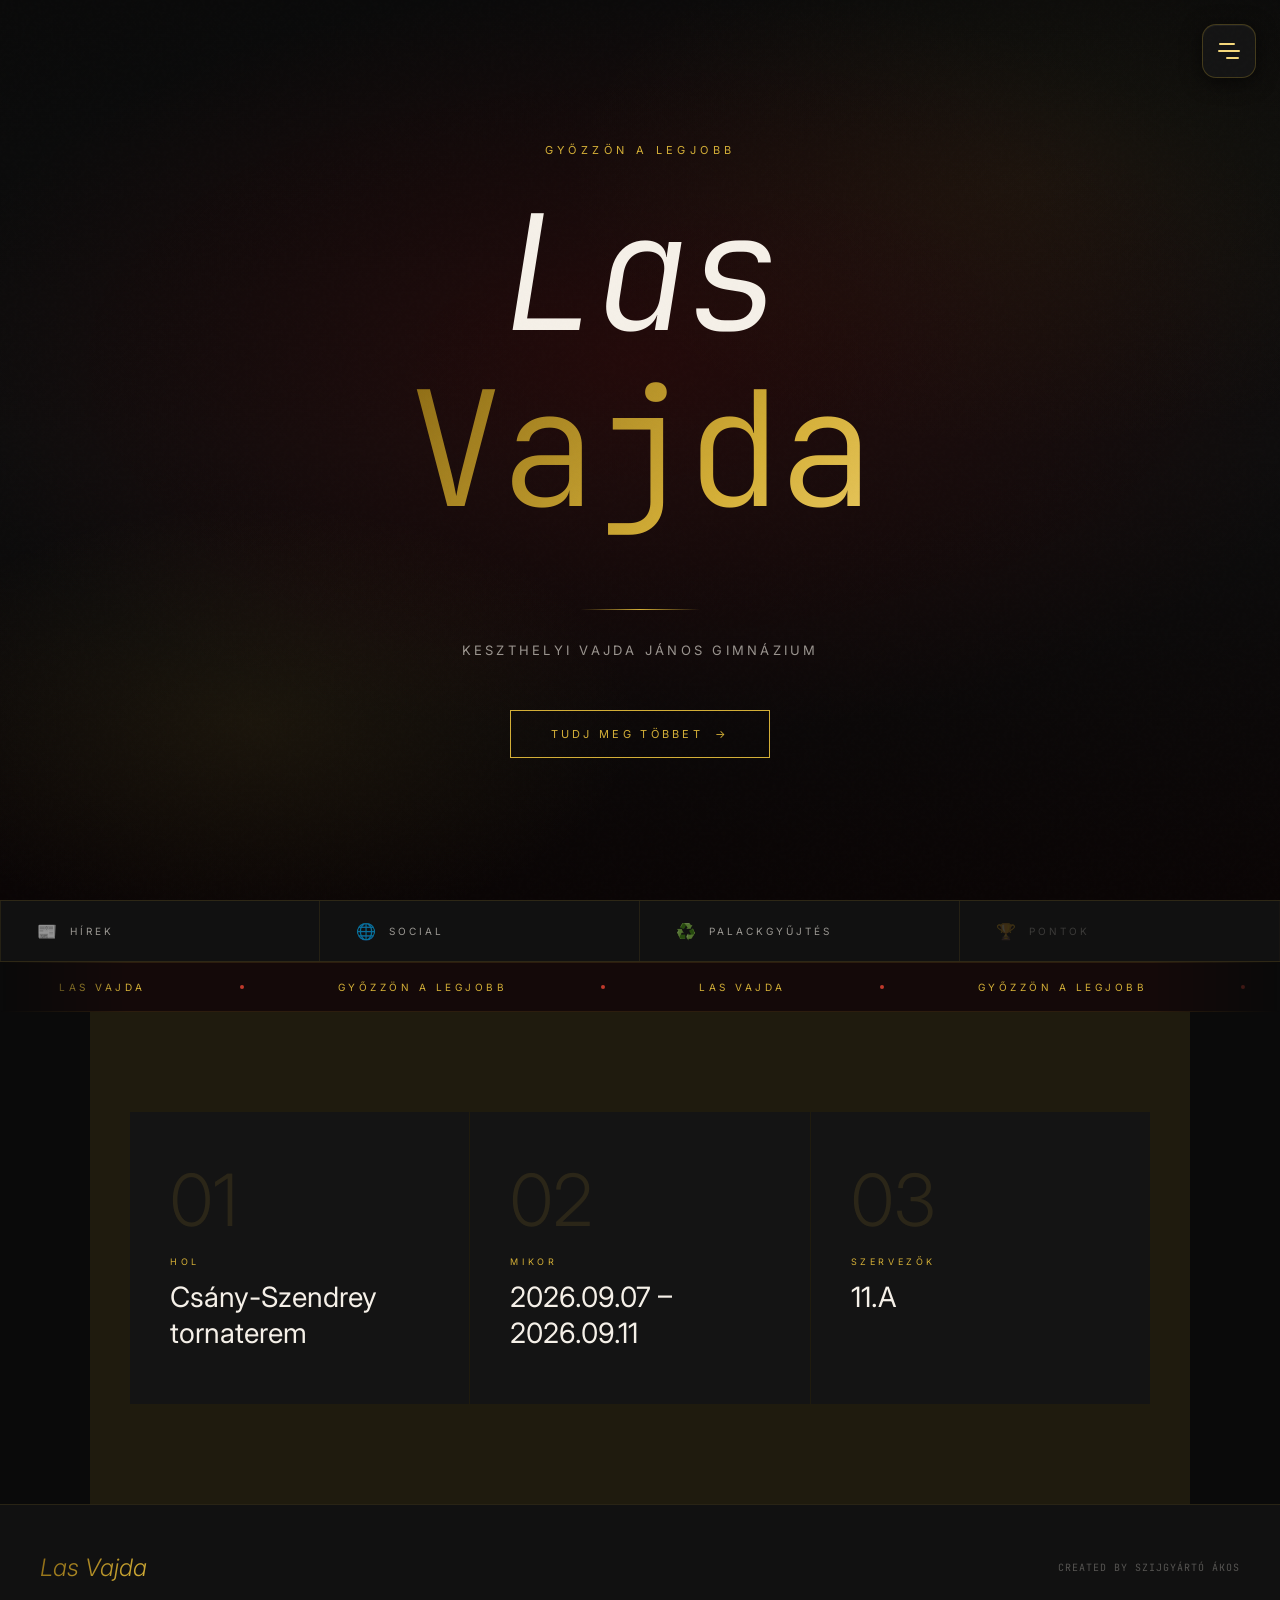
==== commit 87cbbd19: "Fixed marquee" ====
--- a/public/index.html
+++ b/public/index.html
@@ -1,30 +1,35 @@
 <!DOCTYPE html>
 <html lang="hu">
+
 <head>
     <meta charset="UTF-8">
     <meta name="viewport" content="width=device-width, initial-scale=1.0">
     <meta name="description" content="Keszthelyi Vajda János Gimnázium - Vajda-napok 2026">
-    <meta property="og:title"       content="Las Vajda">
+    <meta property="og:title" content="Las Vajda">
     <meta property="og:description" content="Keszthelyi Vajda János Gimnázium - Vajda-napok 2026">
-    <meta property="og:image"       content="https://lasvajda.web.app/images/og-image.png">
-    <meta property="og:image:width"  content="1200">
+    <meta property="og:image" content="https://lasvajda.web.app/images/og-image.png">
+    <meta property="og:image:width" content="1200">
     <meta property="og:image:height" content="630">
+    <meta name="theme-color" content="#0a0a0a">
     <title>Las Vajda</title>
 
-    <link rel="icon" type="image/png"  href="/images/icons/favicon-96x96.png" sizes="96x96">
+    <link rel="icon" type="image/png" href="/images/icons/favicon-96x96.png" sizes="96x96">
     <link rel="icon" type="image/svg+xml" href="/images/icons/favicon.svg">
-    <link rel="shortcut icon"          href="/images/icons/favicon.ico">
+    <link rel="shortcut icon" href="/images/icons/favicon.ico">
     <link rel="apple-touch-icon" sizes="180x180" href="/images/icons/apple-touch-icon.png">
     <meta name="apple-mobile-web-app-title" content="Las Vajda">
     <link rel="manifest" href="/images/icons/site.webmanifest">
 
     <link rel="preconnect" href="https://fonts.googleapis.com">
     <link rel="preconnect" href="https://fonts.gstatic.com" crossorigin>
-    <link href="https://fonts.googleapis.com/css2?family=Inter:ital,opsz,wght@0,14..32,100..900;1,14..32,100..900&family=JetBrains+Mono:ital,wght@0,100..800;1,100..800&display=swap" rel="stylesheet">
+    <link
+        href="https://fonts.googleapis.com/css2?family=Inter:ital,opsz,wght@0,14..32,100..900;1,14..32,100..900&family=JetBrains+Mono:ital,wght@0,100..800;1,100..800&display=swap"
+        rel="stylesheet">
     <link rel="stylesheet" href="css/variables.css">
     <link rel="stylesheet" href="css/menu.css">
     <link rel="stylesheet" href="css/index.css">
 </head>
+
 <body>
 
     <input type="checkbox" id="active">
@@ -78,23 +83,27 @@
 
     <div class="marquee-wrap">
         <div class="marquee-track" aria-hidden="true">
-            <div class="marquee-item">Las Vajda</div>
-            <div class="marquee-dot"></div>
-            <div class="marquee-item">Győzzön a legjobb</div>
-            <div class="marquee-dot"></div>
-            <div class="marquee-item">Las Vajda</div>
-            <div class="marquee-dot"></div>
-            <div class="marquee-item">Győzzön a legjobb</div>
-            <div class="marquee-dot"></div>
+            <div class="marquee-group">
+                <div class="marquee-item">Las Vajda</div>
+                <div class="marquee-dot"></div>
+                <div class="marquee-item">Győzzön a legjobb</div>
+                <div class="marquee-dot"></div>
+                <div class="marquee-item">Las Vajda</div>
+                <div class="marquee-dot"></div>
+                <div class="marquee-item">Győzzön a legjobb</div>
+                <div class="marquee-dot"></div>
+            </div>
 
-            <div class="marquee-item">Las Vajda</div>
-            <div class="marquee-dot"></div>
-            <div class="marquee-item">Győzzön a legjobb</div>
-            <div class="marquee-dot"></div>
-            <div class="marquee-item">Las Vajda</div>
-            <div class="marquee-dot"></div>
-            <div class="marquee-item">Győzzön a legjobb</div>
-            <div class="marquee-dot"></div>
+            <div class="marquee-group" aria-hidden="true">
+                <div class="marquee-item">Las Vajda</div>
+                <div class="marquee-dot"></div>
+                <div class="marquee-item">Győzzön a legjobb</div>
+                <div class="marquee-dot"></div>
+                <div class="marquee-item">Las Vajda</div>
+                <div class="marquee-dot"></div>
+                <div class="marquee-item">Győzzön a legjobb</div>
+                <div class="marquee-dot"></div>
+            </div>
         </div>
     </div>
 
@@ -123,5 +132,21 @@
         <div class="footer-credit">Created by Szijgyártó Ákos</div>
     </footer>
 
+    <script>
+        const palackLink = document.querySelector('.nav-strip a[href="pages/palackgyujtes.html"]');
+        const palackText = palackLink?.querySelector('span:not(.nav-icon)');
+
+        function updateNavLabels() {
+            const w = window.innerWidth;
+            if (palackText) {
+                palackText.textContent = w < 480 ? 'Palackok' : 'Palackgyűjtés';
+            }
+        }
+
+        updateNavLabels();
+        window.addEventListener('resize', updateNavLabels);
+    </script>
+
 </body>
-</html>
+
+</html>
--- a/public/css/variables.css
+++ b/public/css/variables.css
@@ -1,12 +1,12 @@
 :root {
-    --gold:         #d4af37;
-    --gold-light:   #f5d87a;
-    --gold-dark:    #8b6914;
-    --crimson:      #8b0000;
+    --gold: #d4af37;
+    --gold-light: #f5d87a;
+    --gold-dark: #8b6914;
+    --crimson: #8b0000;
     --crimson-bright: #c0392b;
-    --black:        #0a0a0a;
-    --black-mid:    #111111;
-    --black-card:   #141414;
-    --white:        #f5f0e8;
-    --white-dim:    rgba(245, 240, 232, 0.6);
+    --black: #0a0a0a;
+    --black-mid: #111111;
+    --black-card: #141414;
+    --white: #f5f0e8;
+    --white-dim: rgba(245, 240, 232, 0.6);
 }
--- a/public/css/menu.css
+++ b/public/css/menu.css
@@ -1,13 +1,26 @@
+html {
+    background: var(--black);
+    /* Safari overscroll fix */
+    overscroll-behavior: none;
+}
+
+body {
+    background: var(--black);
+    overscroll-behavior: none;
+}
+
 .wrapper {
     position: fixed;
     top: 0;
     right: -100%;
-    height: 100%;
+    height: 100dvh;
     width: 100%;
     background: var(--black);
     transition: right 0.6s ease-in-out;
     z-index: 999;
     pointer-events: none;
+
+    overflow: hidden;
 }
 
 .menu-bg {
@@ -22,13 +35,20 @@
 }
 
 @keyframes bgPulse {
-    from { opacity: 1; }
-    to   { opacity: 0.85; }
-}
-
-input[type="checkbox"] { display: none; }
-
-#active:checked ~ .wrapper {
+    from {
+        opacity: 1;
+    }
+
+    to {
+        opacity: 0.85;
+    }
+}
+
+input[type="checkbox"] {
+    display: none;
+}
+
+#active:checked~.wrapper {
     right: 0;
     pointer-events: auto;
 }
@@ -49,9 +69,9 @@
     justify-content: center;
     align-items: center;
     gap: 5px;
-    box-shadow: 0 4px 20px rgba(0, 0, 0, 0.6), 
-                inset 0 1px 0px rgba(255, 255, 255, 0.05);
-    transition: 
+    box-shadow: 0 4px 20px rgba(0, 0, 0, 0.6),
+        inset 0 1px 0px rgba(255, 255, 255, 0.05);
+    transition:
         border-color 0.4s cubic-bezier(0.16, 1, 0.3, 1),
         box-shadow 0.4s cubic-bezier(0.16, 1, 0.3, 1),
         transform 0.4s cubic-bezier(0.16, 1, 0.3, 1);
@@ -65,21 +85,30 @@
     height: 2px;
     background: var(--gold-light);
     border-radius: 2px;
-    transition: 
+    transition:
         transform 0.5s cubic-bezier(0.16, 1, 0.3, 1),
         width 0.4s cubic-bezier(0.16, 1, 0.3, 1),
         background-color 0.4s ease;
 }
 
-.menu-btn::before { width: 16px; align-self: flex-start; margin-left: 16px; }
-.menu-btn::after  { width: 13px; align-self: flex-end; margin-right: 16px; }
+.menu-btn::before {
+    width: 16px;
+    align-self: flex-start;
+    margin-left: 16px;
+}
+
+.menu-btn::after {
+    width: 13px;
+    align-self: flex-end;
+    margin-right: 16px;
+}
 
 .menu-btn:hover {
     transform: translateY(-2px);
     border-color: var(--gold);
-    box-shadow: 0 0 20px rgba(214, 175, 55, 0.15), 
-                0 0 30px rgba(139, 0, 0, 0.25), 
-                0 6px 24px rgba(0, 0, 0, 0.7);
+    box-shadow: 0 0 20px rgba(214, 175, 55, 0.15),
+        0 0 30px rgba(139, 0, 0, 0.25),
+        0 6px 24px rgba(0, 0, 0, 0.7);
 }
 
 .menu-btn:hover span,
@@ -89,17 +118,17 @@
     width: 22px;
 }
 
-#active:checked + .menu-btn {
+#active:checked+.menu-btn {
     border-color: rgba(245, 240, 232, 0.2);
     box-shadow: 0 4px 20px rgba(0, 0, 0, 0.4);
 }
 
-#active:checked + .menu-btn span {
+#active:checked+.menu-btn span {
     transform: scaleX(0);
     opacity: 0;
 }
 
-#active:checked + .menu-btn::before {
+#active:checked+.menu-btn::before {
     width: 22px;
     align-self: center;
     margin-left: 0;
@@ -107,7 +136,7 @@
     background-color: var(--white);
 }
 
-#active:checked + .menu-btn::after {
+#active:checked+.menu-btn::after {
     width: 22px;
     align-self: center;
     margin-right: 0;
@@ -135,10 +164,21 @@
     justify-content: center;
 }
 
-.wrapper ul li:nth-child(1) a { transform: translateX(60px); }
-.wrapper ul li:nth-child(2) a { transform: translateX(140px); }
-.wrapper ul li:nth-child(3) a { transform: translateX(220px); }
-.wrapper ul li:nth-child(4) a { transform: translateX(300px); }
+.wrapper ul li:nth-child(1) a {
+    transform: translateX(60px);
+}
+
+.wrapper ul li:nth-child(2) a {
+    transform: translateX(140px);
+}
+
+.wrapper ul li:nth-child(3) a {
+    transform: translateX(220px);
+}
+
+.wrapper ul li:nth-child(4) a {
+    transform: translateX(300px);
+}
 
 .wrapper ul li a {
     text-decoration: none;
@@ -168,25 +208,25 @@
     inset: 0;
     background: linear-gradient(90deg, rgba(139, 0, 0, 0.85) 0%, rgba(20, 20, 20, 0.95) 50%, rgba(139, 0, 0, 0.85) 100%);
     border: 1px solid rgba(212, 175, 55, 0.3);
-    box-shadow: 
-        0 0 20px rgba(212, 175, 55, 0.2), 
+    box-shadow:
+        0 0 20px rgba(212, 175, 55, 0.2),
         0 0 40px rgba(139, 0, 0, 0.4),
         inset 0 1px 0px rgba(255, 255, 255, 0.1);
     border-radius: 50px;
     transform: scale(0.85);
     opacity: 0;
     z-index: -1;
-    transition: 
+    transition:
         transform 0.4s cubic-bezier(0.16, 1, 0.3, 1),
         opacity 0.4s cubic-bezier(0.16, 1, 0.3, 1);
 }
 
-.wrapper ul li a:hover { 
-    color: var(--gold-light); 
+.wrapper ul li a:hover {
+    color: var(--gold-light);
     letter-spacing: 1px;
 }
 
-.wrapper ul li a:hover::after { 
+.wrapper ul li a:hover::after {
     transform: scale(1);
     opacity: 1;
     border-color: var(--gold);
@@ -202,18 +242,29 @@
     border-color: rgba(212, 175, 55, 0.5);
 }
 
-#active:checked ~ .wrapper ul li a {
+#active:checked~.wrapper ul li a {
     opacity: 1;
     transform: translateX(0);
     transition-timing-function: ease, cubic-bezier(0.1, 1.3, 0.3, 1);
 }
 
-#active:checked ~ .wrapper ul li:nth-child(1) a { transition-delay: 0.1s, 0.1s, 0s, 0s; }
-#active:checked ~ .wrapper ul li:nth-child(2) a { transition-delay: 0.18s, 0.18s, 0s, 0s; }
-#active:checked ~ .wrapper ul li:nth-child(3) a { transition-delay: 0.26s, 0.26s, 0s, 0s; }
-#active:checked ~ .wrapper ul li:nth-child(4) a { transition-delay: 0.34s, 0.34s, 0s, 0s; }
-
-#active:checked ~ .wrapper ul li a.disabled {
+#active:checked~.wrapper ul li:nth-child(1) a {
+    transition-delay: 0.1s, 0.1s, 0s, 0s;
+}
+
+#active:checked~.wrapper ul li:nth-child(2) a {
+    transition-delay: 0.18s, 0.18s, 0s, 0s;
+}
+
+#active:checked~.wrapper ul li:nth-child(3) a {
+    transition-delay: 0.26s, 0.26s, 0s, 0s;
+}
+
+#active:checked~.wrapper ul li:nth-child(4) a {
+    transition-delay: 0.34s, 0.34s, 0s, 0s;
+}
+
+#active:checked~.wrapper ul li a.disabled {
     opacity: 0.2;
     pointer-events: none;
 }
--- a/public/css/index.css
+++ b/public/css/index.css
@@ -1,10 +1,18 @@
-*, *::before, *::after {
+:root {
+    --marquee-duration: 25s; /* Asztali gép */
+}
+
+*,
+*::before,
+*::after {
     margin: 0;
     padding: 0;
     box-sizing: border-box;
 }
 
-html { scroll-behavior: smooth; }
+html {
+    scroll-behavior: smooth;
+}
 
 body {
     background: var(--black);
@@ -25,23 +33,47 @@
 }
 
 @keyframes fadeUp {
-    from { opacity: 0; transform: translateY(20px); }
-    to   { opacity: 1; transform: translateY(0); }
+    from {
+        opacity: 0;
+        transform: translateY(20px);
+    }
+
+    to {
+        opacity: 1;
+        transform: translateY(0);
+    }
 }
 
 @keyframes bgPulse {
-    from { opacity: 1; }
-    to   { opacity: 0.85; }
+    from {
+        opacity: 1;
+    }
+
+    to {
+        opacity: 0.85;
+    }
 }
 
 @keyframes shimmer {
-    0%, 100% { background-position: 0% 50%; }
-    50%       { background-position: 100% 50%; }
+
+    0%,
+    100% {
+        background-position: 0% 50%;
+    }
+
+    50% {
+        background-position: 100% 50%;
+    }
 }
 
 @keyframes marquee {
-    from { transform: translateX(0); }
-    to   { transform: translateX(-50%); }
+    from {
+        transform: translateX(0);
+    }
+
+    to {
+        transform: translateX(-50%);
+    }
 }
 
 .hero {
@@ -158,8 +190,13 @@
     transition: transform 0.4s ease;
 }
 
-.hero-cta:hover::before { transform: scaleX(1); }
-.hero-cta:hover         { color: var(--black); }
+.hero-cta:hover::before {
+    transform: scaleX(1);
+}
+
+.hero-cta:hover {
+    color: var(--black);
+}
 
 .hero-cta span {
     position: relative;
@@ -191,23 +228,48 @@
     flex: 1 0 21%;
 }
 
-.nav-strip a:first-child { border-left: 1px solid rgba(212, 175, 55, 0.1); }
+.nav-strip a:first-child {
+    border-left: 1px solid rgba(212, 175, 55, 0.1);
+}
 
 .nav-strip a::after {
     content: '';
     position: absolute;
-    bottom: 0; left: 0; right: 0;
+    bottom: 0;
+    left: 0;
+    right: 0;
     height: 2px;
     background: var(--gold);
     transform: scaleX(0);
     transition: transform 0.3s ease;
 }
 
-.nav-strip a:hover             { color: var(--gold); background: rgba(212, 175, 55, 0.04); }
-.nav-strip a:hover::after      { transform: scaleX(1); }
-.nav-strip a.disabled          { opacity: 0.3; pointer-events: none; }
-
-.nav-icon { font-size: 16px; }
+.nav-strip a:hover {
+    color: var(--gold);
+    background: rgba(212, 175, 55, 0.04);
+}
+
+.nav-strip a:hover::after {
+    transform: scaleX(1);
+}
+
+.nav-strip a.disabled {
+    opacity: 0.3;
+    pointer-events: none;
+}
+
+.nav-icon {
+    font-size: 16px;
+}
+
+@keyframes marquee {
+    from {
+        transform: translate3d(0, 0, 0);
+    }
+    to {
+        transform: translate3d(-50%, 0, 0);
+    }
+}
 
 .marquee-wrap {
     overflow: hidden;
@@ -215,18 +277,32 @@
     border-bottom: 1px solid rgba(212, 175, 55, 0.12);
     padding: 18px 0;
     background: rgba(139, 0, 0, 0.08);
+    
+    -webkit-mask-image: linear-gradient(to right, transparent, black 10%, black 90%, transparent);
+    mask-image: linear-gradient(to right, transparent, black 10%, black 90%, transparent);
 }
 
 .marquee-track {
     display: flex;
+    width: 200%;
+    will-change: transform;
+    animation: marquee var(--marquee-duration) linear infinite;
+}
+
+/* Opcionális: Álljon meg az animáció, ha ráviszik az egeret (jó UX) */
+.marquee-wrap:hover .marquee-track {
+    animation-play-state: paused;
+}
+
+.marquee-group {
+    display: flex;
     align-items: center;
-    gap: 48px;
-    width: max-content;
-    animation: marquee 25s linear infinite;
+    flex: 0 0 50%;
+    justify-content: space-around;
 }
 
 .marquee-item {
-    padding: 0 48px;
+    padding: 0 24px;
     font-size: 10px;
     letter-spacing: 0.35em;
     color: var(--gold);
@@ -263,16 +339,26 @@
 .info-card::before {
     content: '';
     position: absolute;
-    top: 0; left: 0; right: 0;
+    top: 0;
+    left: 0;
+    right: 0;
     height: 2px;
     background: linear-gradient(90deg, transparent, var(--gold), transparent);
     transform: scaleX(0);
     transition: transform 0.5s ease;
 }
 
-.info-card:hover               { background: #181010; }
-.info-card:hover::before       { transform: scaleX(1); }
-.info-card:hover .info-number  { color: rgba(212, 175, 55, 0.25); }
+.info-card:hover {
+    background: #181010;
+}
+
+.info-card:hover::before {
+    transform: scaleX(1);
+}
+
+.info-card:hover .info-number {
+    color: rgba(212, 175, 55, 0.25);
+}
 
 .info-number {
     font-size: 72px;
@@ -331,20 +417,50 @@
         flex: 0 0 50%;
         padding: 16px 24px;
     }
-    .nav-strip a:nth-child(even)          { border-right: none; }
-    .nav-strip a:nth-child(n+3)           { border-top: 1px solid rgba(212, 175, 55, 0.1); }
-    .nav-strip a:first-child              { border-left: none; }
+
+    .nav-strip a:nth-child(even) {
+        border-right: none;
+    }
+
+    .nav-strip a:nth-child(n+3) {
+        border-top: 1px solid rgba(212, 175, 55, 0.1);
+    }
+
+    .nav-strip a:first-child {
+        border-left: none;
+    }
 }
 
 @media (max-width: 768px) {
+    :root {
+        --marquee-duration: 12s;
+    }
+
+    .nav-strip {
+        display: grid;
+        grid-template-columns: 1fr 1fr;
+    }
+
+    .nav-strip a {
+        border: none;
+        border-bottom: 1px solid rgba(212, 175, 55, 0.1);
+        justify-content: center;
+        text-align: center;
+        padding: 20px 10px;
+    }
+
     .info-section {
         grid-template-columns: 1fr;
+        gap: 20px;
         padding: 60px 20px;
-    }
-
-    footer {
-        flex-direction: column;
-        gap: 20px;
-        text-align: center;
+        background: transparent;
+    }
+
+    .info-card {
+        padding: 30px 24px;
+    }
+
+    .info-value {
+        font-size: 22px;
     }
 }
